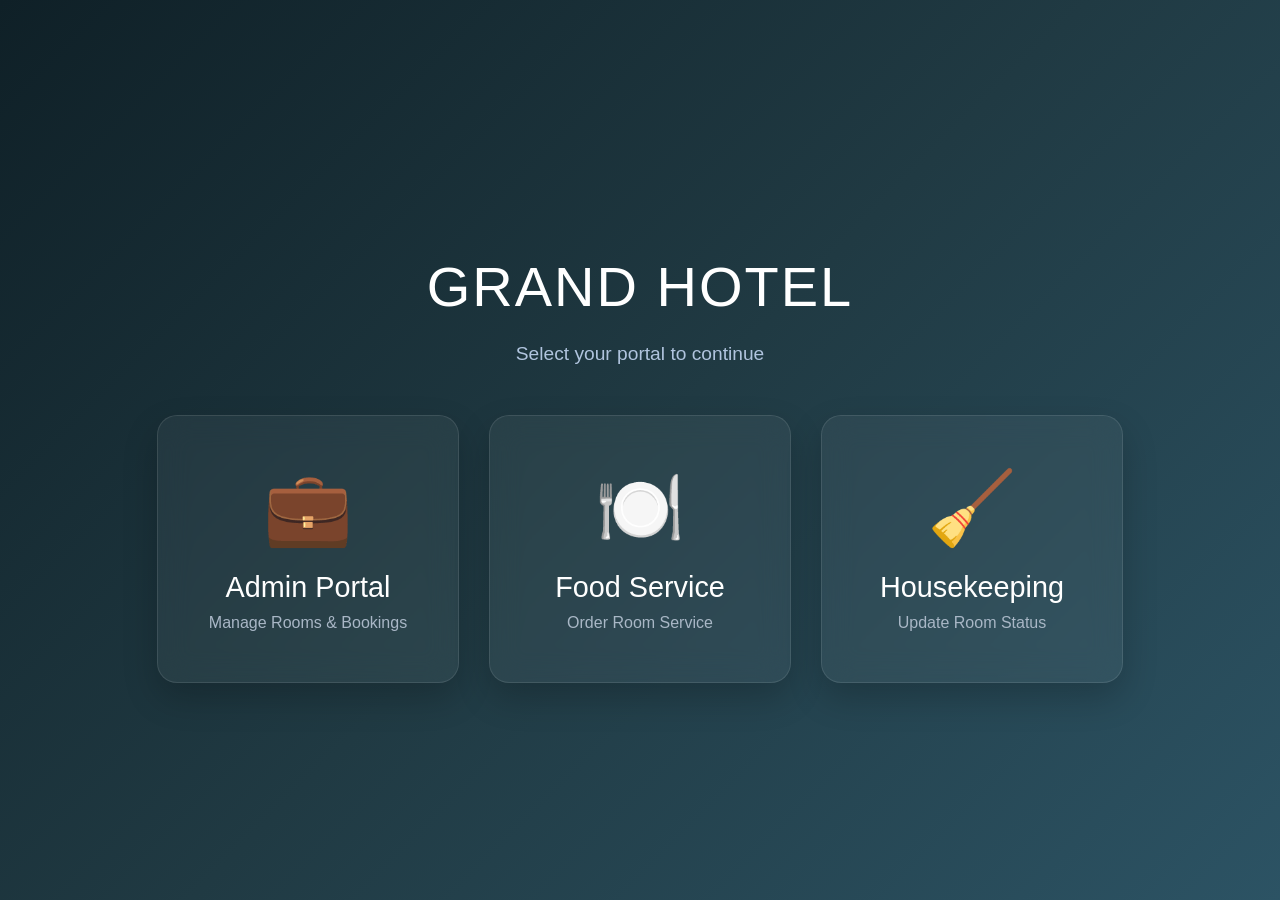
==== frontend/index.html @ f4918a6a "Initial Commit" ====
<!DOCTYPE html>
<html lang="en">
<head>
    <meta charset="UTF-8">
    <title>Grand Hotel Portal</title>
    <style>
        body { 
            margin: 0; 
            padding: 0; 
            font-family: 'Segoe UI', Tahoma, Geneva, Verdana, sans-serif; 
            /* Sleek, luxurious dark slate/teal gradient */
            background: linear-gradient(135deg, #0f2027, #203a43, #2c5364); 
            height: 100vh; 
            display: flex; 
            flex-direction: column; 
            align-items: center; 
            justify-content: center; 
            color: white; 
        }
        h1 { font-size: 3.5em; margin-bottom: 5px; font-weight: 300; letter-spacing: 2px; }
        .subtitle { font-size: 1.2em; margin-bottom: 50px; color: #b0c4de; font-weight: 300; }
        
        /* Adjusted gap and flex-wrap so 3 cards fit beautifully */
        .card-container { display: flex; gap: 30px; flex-wrap: wrap; justify-content: center; max-width: 1000px; }
        
        /* Glassmorphism Card Effect */
        .portal-card { 
            background: rgba(255, 255, 255, 0.05); 
            backdrop-filter: blur(15px); 
            -webkit-backdrop-filter: blur(15px);
            border: 1px solid rgba(255,255,255,0.1); 
            padding: 50px 30px; 
            border-radius: 20px; 
            width: 240px; 
            text-align: center; 
            cursor: pointer; 
            transition: all 0.4s ease; 
            text-decoration: none; 
            color: white; 
            box-shadow: 0 15px 35px rgba(0,0,0,0.2);
        }
        
        .portal-card:hover { 
            transform: translateY(-15px); 
            background: rgba(255, 255, 255, 0.1); 
            border: 1px solid rgba(255,255,255,0.3); 
            box-shadow: 0 20px 40px rgba(0,0,0,0.4); 
        }
        
        .icon { font-size: 4.5em; margin-bottom: 20px; }
        .portal-card h2 { margin: 0 0 10px 0; font-size: 1.8em; font-weight: 500; }
        .portal-card p { margin: 0; font-size: 1em; color: #a9b7c6; }
    </style>
</head>
<body>
    <h1>GRAND HOTEL</h1>
    <p class="subtitle">Select your portal to continue</p>
    
    <div class="card-container">
        <a href="login.html" class="portal-card">
            <div class="icon">💼</div>
            <h2>Admin Portal</h2>
            <p>Manage Rooms & Bookings</p>
        </a>
        <a href="food.html" class="portal-card">
            <div class="icon">🍽️</div>
            <h2>Food Service</h2>
            <p>Order Room Service</p>
        </a>
        <a href="cleaning.html" class="portal-card">
            <div class="icon">🧹</div>
            <h2>Housekeeping</h2>
            <p>Update Room Status</p>
        </a>
    </div>
</body>
</html>
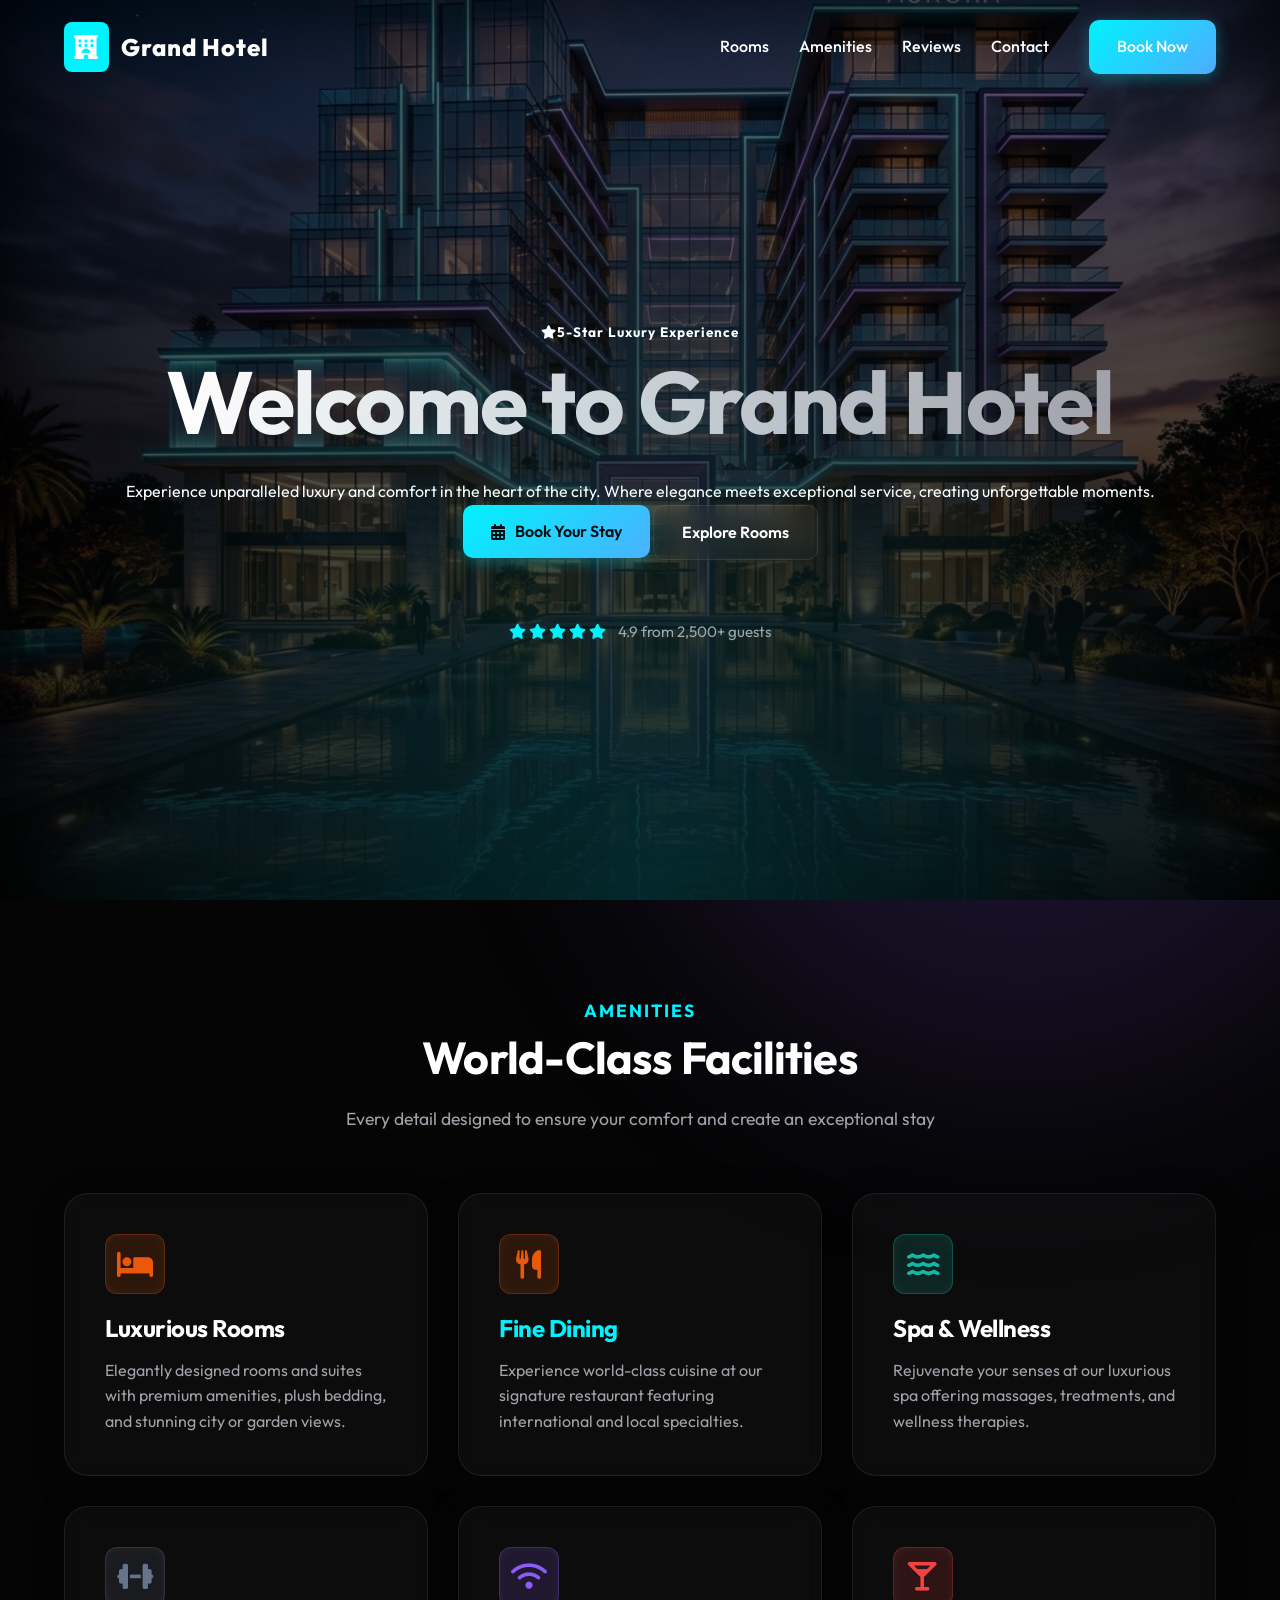
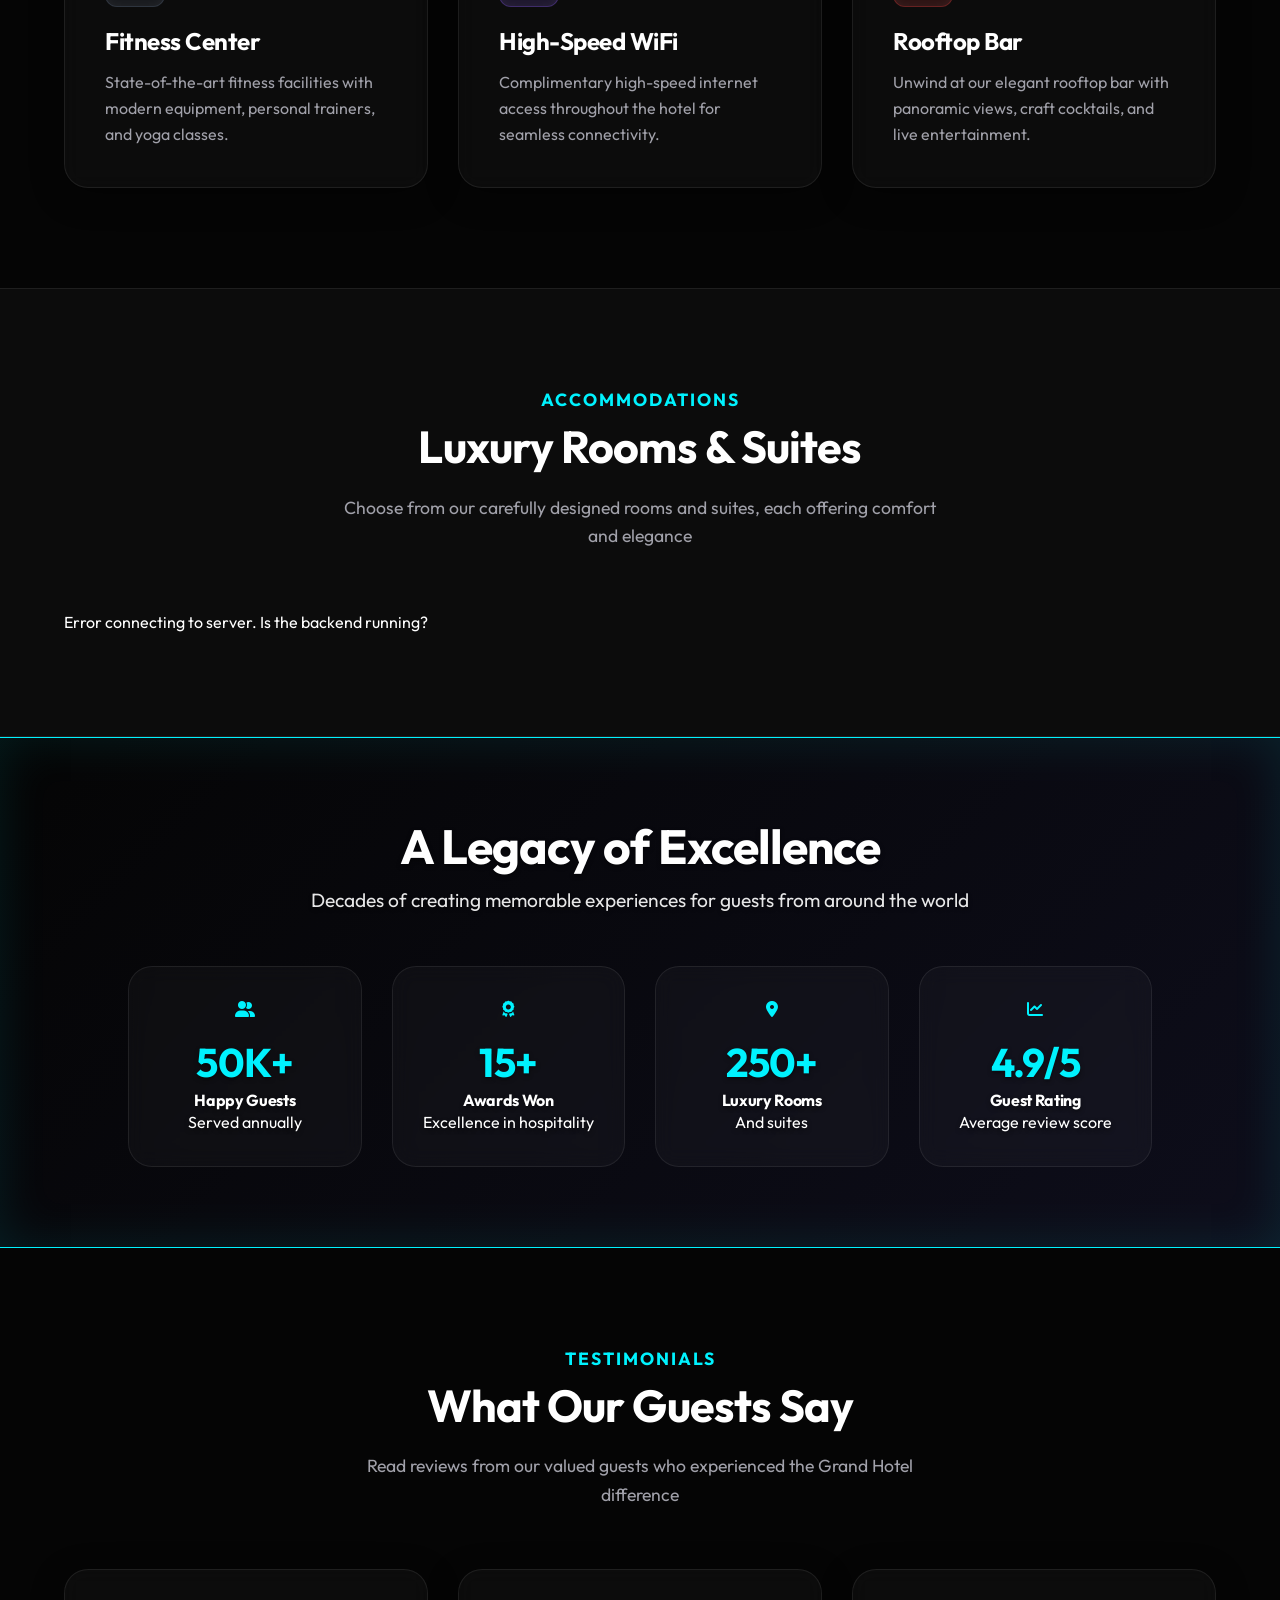
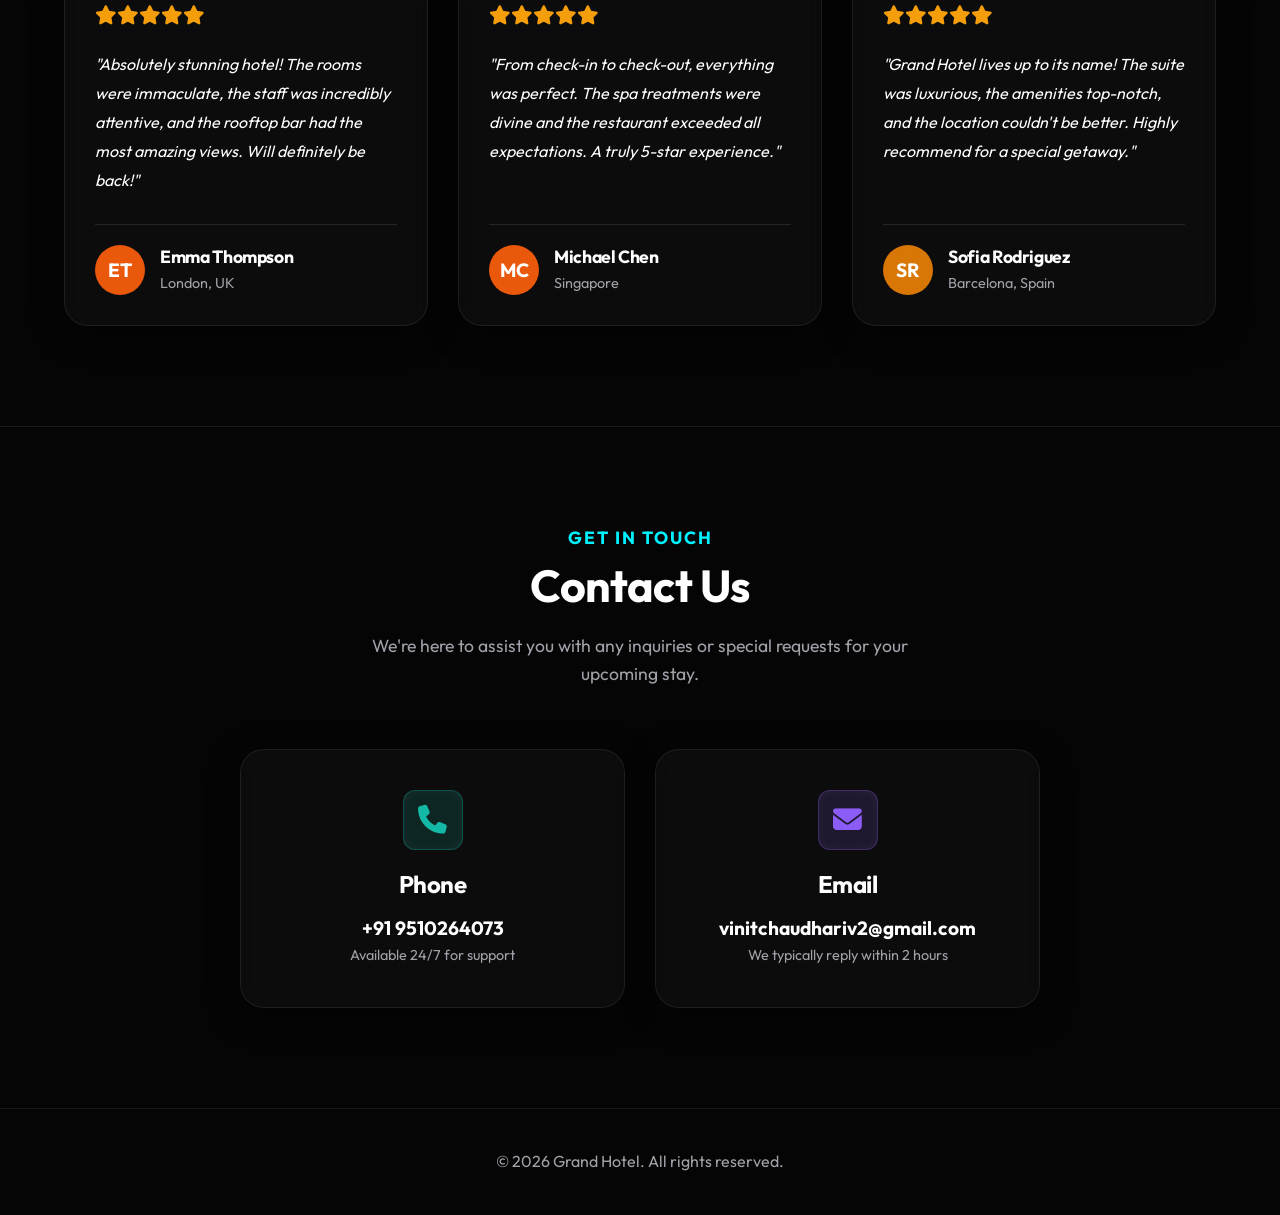
==== commit c88731d0: "Complete hotel management system backend and frontend updates" ====
--- a/frontend/index.html
+++ b/frontend/index.html
@@ -2,76 +2,722 @@
 <html lang="en">
 <head>
     <meta charset="UTF-8">
-    <title>Grand Hotel Portal</title>
+    <meta name="viewport" content="width=device-width, initial-scale=1.0">
+    <title>Grand Hotel - 5-Star Luxury</title>
+    <link rel="stylesheet" href="css/style.css">
+    <link rel="stylesheet" href="https://cdnjs.cloudflare.com/ajax/libs/font-awesome/6.4.0/css/all.min.css">
     <style>
-        body { 
-            margin: 0; 
-            padding: 0; 
-            font-family: 'Segoe UI', Tahoma, Geneva, Verdana, sans-serif; 
-            /* Sleek, luxurious dark slate/teal gradient */
-            background: linear-gradient(135deg, #0f2027, #203a43, #2c5364); 
-            height: 100vh; 
-            display: flex; 
-            flex-direction: column; 
-            align-items: center; 
-            justify-content: center; 
-            color: white; 
-        }
-        h1 { font-size: 3.5em; margin-bottom: 5px; font-weight: 300; letter-spacing: 2px; }
-        .subtitle { font-size: 1.2em; margin-bottom: 50px; color: #b0c4de; font-weight: 300; }
-        
-        /* Adjusted gap and flex-wrap so 3 cards fit beautifully */
-        .card-container { display: flex; gap: 30px; flex-wrap: wrap; justify-content: center; max-width: 1000px; }
-        
-        /* Glassmorphism Card Effect */
-        .portal-card { 
-            background: rgba(255, 255, 255, 0.05); 
-            backdrop-filter: blur(15px); 
-            -webkit-backdrop-filter: blur(15px);
-            border: 1px solid rgba(255,255,255,0.1); 
-            padding: 50px 30px; 
-            border-radius: 20px; 
-            width: 240px; 
-            text-align: center; 
-            cursor: pointer; 
-            transition: all 0.4s ease; 
-            text-decoration: none; 
-            color: white; 
-            box-shadow: 0 15px 35px rgba(0,0,0,0.2);
-        }
-        
-        .portal-card:hover { 
-            transform: translateY(-15px); 
-            background: rgba(255, 255, 255, 0.1); 
-            border: 1px solid rgba(255,255,255,0.3); 
-            box-shadow: 0 20px 40px rgba(0,0,0,0.4); 
-        }
-        
-        .icon { font-size: 4.5em; margin-bottom: 20px; }
-        .portal-card h2 { margin: 0 0 10px 0; font-size: 1.8em; font-weight: 500; }
-        .portal-card p { margin: 0; font-size: 1em; color: #a9b7c6; }
+        /* LANDING PAGE SPECIFIC OVERRIDES */
+        .hero {
+            position: relative;
+            background: linear-gradient(to bottom, rgba(0,0,0,0.5), rgba(5,5,5,0.9)), url('hero.png') center/cover no-repeat !important;
+            padding: 180px 20px 120px;
+            text-align: center;
+            box-shadow: inset 0 0 100px rgba(0,0,0,0.8);
+        }
+        
+        /* Add a glowing glass mesh to the hero to make it stunning */
+        .hero::before {
+            content: '';
+            position: absolute;
+            top: 0; left: 0; right: 0; bottom: 0;
+            background: radial-gradient(circle at 50% 100%, rgba(0, 242, 254, 0.15) 0%, transparent 60%);
+            pointer-events: none;
+        }
+        
+        /* RESTORE LEGACY BANNER */
+        .legacy-banner {
+            background: linear-gradient(135deg, rgba(5,5,5,0.9), rgba(15,15,30,0.9)), url('https://images.unsplash.com/photo-1551882547-ff40c0d5b5df?auto=format&fit=crop&w=1600&q=80') center/cover;
+            background-blend-mode: overlay;
+            padding: 80px 10%;
+            color: #fff;
+            text-align: center;
+            border-top: 1px solid var(--primary);
+            border-bottom: 1px solid var(--primary);
+            box-shadow: inset 0 0 50px rgba(0,242,254,0.1);
+        }
+        .legacy-banner h2, .legacy-banner p, .legacy-banner h3, .legacy-banner h4 { color: #fff; text-shadow: 0 2px 4px rgba(0,0,0,0.5); }
+        .legacy-banner .stat-icon { color: var(--primary); }
+
+        /* MODAL STYLES (Restored for Book Now) */
+        .modal-overlay {
+            position: fixed; top: 0; left: 0; width: 100vw; height: 100vh;
+            background: rgba(0,0,0,0.8); backdrop-filter: blur(10px); -webkit-backdrop-filter: blur(10px);
+            z-index: 9999; display: none; align-items: center; justify-content: center;
+        }
+        .modal-content {
+            background: var(--bg-card); padding: 40px; border-radius: var(--radius-lg); width: 90%; max-width: 500px;
+            position: relative; border: 1px solid var(--border-color); box-shadow: 0 10px 40px rgba(0, 242, 254, 0.15);
+            animation: fadeIn 0.3s;
+        }
+        .close-btn { position: absolute; top: 20px; right: 20px; background: transparent; border: none; font-size: 2rem; color: var(--text-muted); cursor: pointer; transition: color 0.3s; padding: 0 10px; }
+        .close-btn:hover { color: #ef4444; }
+
+        /* FEATURE ICONS RESTORE */
+        .feature-icon { width: 60px; height: 60px; border-radius: 12px; display: flex; align-items: center; justify-content: center; font-size: 1.8rem; margin-bottom: 20px; box-shadow: inset 0 0 10px rgba(255,255,255,0.05); }
+        .icon-orange { background: rgba(234, 88, 12, 0.15); color: #ea580c; border: 1px solid rgba(234, 88, 12, 0.3); }
+        .icon-teal   { background: rgba(20, 184, 166, 0.15); color: #14b8a6; border: 1px solid rgba(20, 184, 166, 0.3); }
+        .icon-gray   { background: rgba(100, 116, 139, 0.15); color: #64748b; border: 1px solid rgba(100, 116, 139, 0.3); }
+        .icon-purple { background: rgba(139, 92, 246, 0.15); color: #8b5cf6; border: 1px solid rgba(139, 92, 246, 0.3); }
+        .icon-red    { background: rgba(239, 68, 68, 0.15); color: #ef4444; border: 1px solid rgba(239, 68, 68, 0.3); }
+        
+        /* PAYMENT TABS */
+        .payment-tab { flex: 1; text-align: center; padding: 12px; cursor: pointer; color: var(--text-muted); font-weight: bold; transition: 0.3s; }
+        .payment-tab.active { color: var(--primary); border-bottom: 2px solid var(--primary); margin-bottom: -2px; }
+        .payment-tab:hover { color: #fff; }
+        
+        /* ADJUSTING CARDS TO GLASSMORPHISM */
+        .feature-card, .room-card, .testimonial-card, .stat-card {
+            background: rgba(255, 255, 255, 0.03); backdrop-filter: blur(10px); -webkit-backdrop-filter: blur(10px); border: 1px solid var(--border-color);
+            transition: all 0.3s;
+        }
+        .feature-card { padding: 40px; border-radius: var(--radius-lg); }
+        .feature-card h3 { font-size: 1.5rem; margin-bottom: 15px; }
+        .feature-card p { color: var(--text-muted); line-height: 1.6; }
+        
+        .stat-card { padding: 30px; text-align: center; border-radius: var(--radius-lg); }
+        .stat-card h3 { font-size: 2.5rem; color: var(--primary); margin: 15px 0 5px; }
+        
+        .feature-card:hover, .room-card:hover, .testimonial-card:hover {
+            border-color: var(--primary); box-shadow: 0 10px 30px rgba(0,242,254,0.1); transform: translateY(-5px);
+        }
+        
+        /* SPACING & LAYOUT RESTORE */
+        .section { padding: 100px 5%; }
+        .section-header { text-align: center; margin-bottom: 60px; }
+        .section-header h4 { color: var(--primary); font-size: 1.1rem; text-transform: uppercase; letter-spacing: 2px; margin-bottom: 10px; }
+        .section-header h2 { font-size: 2.8rem; margin-bottom: 20px; }
+        .section-header p { color: var(--text-muted); font-size: 1.1rem; max-width: 600px; margin: 0 auto; }
+        
+        /* TESTIMONIAL FIXES */
+        .testimonial-card { padding: 30px; border-radius: var(--radius-lg); display: flex; flex-direction: column; height: 100%; }
+        .testimonial-stars { color: #f59e0b; margin-bottom: 20px; font-size: 1.2rem; }
+        .testimonial-text { font-style: italic; color: var(--text-main); line-height: 1.8; margin-bottom: 30px; flex-grow: 1; }
+        .testimonial-author { display: flex; align-items: center; gap: 15px; border-top: 1px solid rgba(255,255,255,0.1); padding-top: 20px; }
+        .author-avatar { width: 50px; height: 50px; border-radius: 50%; display: flex; align-items: center; justify-content: center; font-weight: bold; font-size: 1.2rem; color: #fff; }
+        .author-info h4 { margin: 0 0 5px 0; font-size: 1.1rem; }
+        .author-info p { margin: 0; color: var(--text-muted); font-size: 0.9rem; }
+        
+        /* ROOM CARD FIXES */
+        .room-img { width: 100%; height: 250px; border-radius: var(--radius-lg) var(--radius-lg) 0 0; position: relative; overflow: hidden; }
+        .room-img img { width: 100%; height: 100%; object-fit: cover; transition: 0.5s; }
+        .room-card:hover .room-img img { transform: scale(1.05); }
+        .room-price-badge { position: absolute; bottom: 15px; right: 15px; background: rgba(0, 0, 0, 0.8); backdrop-filter: blur(5px); color: var(--primary); padding: 8px 15px; border-radius: 20px; font-weight: bold; border: 1px solid var(--border-color); }
+        .room-details { padding: 25px; display: flex; flex-direction: column; height: calc(100% - 250px); }
+        .room-amenities { list-style: none; padding: 0; margin: 15px 0 25px 0; color: var(--text-muted); font-size: 0.9rem; }
+        .room-amenities li { margin-bottom: 8px; display: flex; align-items: center; gap: 8px; }
+        .room-amenities li i { color: var(--primary); font-size: 0.5rem; }
     </style>
 </head>
 <body>
-    <h1>GRAND HOTEL</h1>
-    <p class="subtitle">Select your portal to continue</p>
-    
-    <div class="card-container">
-        <a href="login.html" class="portal-card">
-            <div class="icon">💼</div>
-            <h2>Admin Portal</h2>
-            <p>Manage Rooms & Bookings</p>
+
+    <!-- NAVBAR -->
+    <nav class="navbar">
+        <a href="#" class="logo">
+            <div style="background:var(--primary); color:#fff; border-radius:8px; padding:6px 10px;">
+                <i class="fa-solid fa-hotel"></i>
+            </div>
+            Grand Hotel
         </a>
-        <a href="food.html" class="portal-card">
-            <div class="icon">🍽️</div>
-            <h2>Food Service</h2>
-            <p>Order Room Service</p>
-        </a>
-        <a href="cleaning.html" class="portal-card">
-            <div class="icon">🧹</div>
-            <h2>Housekeeping</h2>
-            <p>Update Room Status</p>
-        </a>
+        <div class="nav-links">
+            <a href="#suites">Rooms</a>
+            <a href="#amenities">Amenities</a>
+            <a href="#reviews">Reviews</a>
+            <a href="#">Contact</a>
+            <a href="login.html" class="btn btn-primary" style="margin-left:10px;">Book Now</a>
+        </div>
+    </nav>
+
+    <!-- HERO SECTION -->
+    <header class="hero">
+        <div class="badge">
+            <i class="fa-solid fa-star"></i> 5-Star Luxury Experience
+        </div>
+        
+        <h1>Welcome to <span class="text-primary">Grand Hotel</span></h1>
+        <p>Experience unparalleled luxury and comfort in the heart of the city. Where elegance meets exceptional service, creating unforgettable moments.</p>
+
+        <div class="hero-buttons">
+            <a href="#suites" class="btn btn-primary"><i class="fa-solid fa-calendar-alt"></i> Book Your Stay</a>
+            <a href="#suites" class="btn btn-outline">Explore Rooms</a>
+        </div>
+        
+        <div style="margin-top: 60px; color: var(--text-muted); font-size: 0.95rem; display: flex; align-items: center; gap: 12px;">
+            <div style="color: var(--primary);">
+                <i class="fa-solid fa-star"></i>
+                <i class="fa-solid fa-star"></i>
+                <i class="fa-solid fa-star"></i>
+                <i class="fa-solid fa-star"></i>
+                <i class="fa-solid fa-star"></i>
+            </div>
+            4.9 from 2,500+ guests
+        </div>
+    </header>
+
+    <!-- AMENITIES SECTION -->
+    <section id="amenities" class="section">
+        <div class="section-header">
+            <h4>Amenities</h4>
+            <h2>World-Class Facilities</h2>
+            <p>Every detail designed to ensure your comfort and create an exceptional stay</p>
+        </div>
+        
+        <div class="grid-3">
+            <div class="feature-card">
+                <div class="feature-icon icon-orange"><i class="fa-solid fa-bed"></i></div>
+                <h3>Luxurious Rooms</h3>
+                <p>Elegantly designed rooms and suites with premium amenities, plush bedding, and stunning city or garden views.</p>
+            </div>
+            <div class="feature-card active">
+                <div class="feature-icon icon-orange"><i class="fa-solid fa-utensils"></i></div>
+                <h3 class="text-primary">Fine Dining</h3>
+                <p>Experience world-class cuisine at our signature restaurant featuring international and local specialties.</p>
+            </div>
+            <div class="feature-card">
+                <div class="feature-icon icon-teal"><i class="fa-solid fa-water"></i></div>
+                <h3>Spa & Wellness</h3>
+                <p>Rejuvenate your senses at our luxurious spa offering massages, treatments, and wellness therapies.</p>
+            </div>
+            <div class="feature-card">
+                <div class="feature-icon icon-gray"><i class="fa-solid fa-dumbbell"></i></div>
+                <h3>Fitness Center</h3>
+                <p>State-of-the-art fitness facilities with modern equipment, personal trainers, and yoga classes.</p>
+            </div>
+            <div class="feature-card">
+                <div class="feature-icon icon-purple"><i class="fa-solid fa-wifi"></i></div>
+                <h3>High-Speed WiFi</h3>
+                <p>Complimentary high-speed internet access throughout the hotel for seamless connectivity.</p>
+            </div>
+            <div class="feature-card">
+                <div class="feature-icon icon-red"><i class="fa-solid fa-glass-martini-alt"></i></div>
+                <h3>Rooftop Bar</h3>
+                <p>Unwind at our elegant rooftop bar with panoramic views, craft cocktails, and live entertainment.</p>
+            </div>
+        </div>
+    </section>
+
+    <!-- SUITES SECTION -->
+    <section id="suites" class="section" style="background:var(--bg-card); border-top:1px solid var(--border-color); border-bottom:1px solid var(--border-color);">
+        <div class="section-header">
+            <h4>Accommodations</h4>
+            <h2>Luxury Rooms & Suites</h2>
+            <p>Choose from our carefully designed rooms and suites, each offering comfort and elegance</p>
+        </div>
+        
+        <div id="roomContainer" class="grid-3">
+            <p class="text-center" style="grid-column: span 3; color: var(--text-muted); padding: 50px;">
+                <i class="fa-solid fa-circle-notch fa-spin"></i> Fetching Live Availability...
+            </p>
+        </div>
+    </section>
+
+    <!-- LEGACY BANNER -->
+    <section class="legacy-banner">
+        <h2 style="font-size:3rem; margin-bottom:10px;">A Legacy of Excellence</h2>
+        <p style="font-size:1.2rem; margin-bottom:50px; opacity:0.9;">Decades of creating memorable experiences for guests from around the world</p>
+        
+        <div class="grid-4" style="text-align:left;">
+            <div class="stat-card">
+                <div class="stat-icon"><i class="fa-solid fa-user-friends"></i></div>
+                <h3>50K+</h3>
+                <h4>Happy Guests</h4>
+                <p>Served annually</p>
+            </div>
+            <div class="stat-card">
+                <div class="stat-icon"><i class="fa-solid fa-award"></i></div>
+                <h3>15+</h3>
+                <h4>Awards Won</h4>
+                <p>Excellence in hospitality</p>
+            </div>
+            <div class="stat-card">
+                <div class="stat-icon"><i class="fa-solid fa-map-marker-alt"></i></div>
+                <h3>250+</h3>
+                <h4>Luxury Rooms</h4>
+                <p>And suites</p>
+            </div>
+            <div class="stat-card">
+                <div class="stat-icon"><i class="fa-solid fa-chart-line"></i></div>
+                <h3>4.9/5</h3>
+                <h4>Guest Rating</h4>
+                <p>Average review score</p>
+            </div>
+        </div>
+    </section>
+
+    <!-- REVIEWS SECTION -->
+    <section id="reviews" class="section">
+        <div class="section-header">
+            <h4>Testimonials</h4>
+            <h2>What Our Guests Say</h2>
+            <p>Read reviews from our valued guests who experienced the Grand Hotel difference</p>
+        </div>
+        
+        <div class="grid-3">
+            <div class="testimonial-card">
+                <div class="testimonial-stars">
+                    <i class="fa-solid fa-star"></i><i class="fa-solid fa-star"></i><i class="fa-solid fa-star"></i><i class="fa-solid fa-star"></i><i class="fa-solid fa-star"></i>
+                </div>
+                <p class="testimonial-text">"Absolutely stunning hotel! The rooms were immaculate, the staff was incredibly attentive, and the rooftop bar had the most amazing views. Will definitely be back!"</p>
+                <div class="testimonial-author">
+                    <div class="author-avatar" style="background:#ea580c;">ET</div>
+                    <div class="author-info">
+                        <h4>Emma Thompson</h4>
+                        <p>London, UK</p>
+                    </div>
+                </div>
+            </div>
+            <div class="testimonial-card">
+                <div class="testimonial-stars">
+                    <i class="fa-solid fa-star"></i><i class="fa-solid fa-star"></i><i class="fa-solid fa-star"></i><i class="fa-solid fa-star"></i><i class="fa-solid fa-star"></i>
+                </div>
+                <p class="testimonial-text">"From check-in to check-out, everything was perfect. The spa treatments were divine and the restaurant exceeded all expectations. A truly 5-star experience."</p>
+                <div class="testimonial-author">
+                    <div class="author-avatar" style="background:#ea580c;">MC</div>
+                    <div class="author-info">
+                        <h4>Michael Chen</h4>
+                        <p>Singapore</p>
+                    </div>
+                </div>
+            </div>
+            <div class="testimonial-card">
+                <div class="testimonial-stars">
+                    <i class="fa-solid fa-star"></i><i class="fa-solid fa-star"></i><i class="fa-solid fa-star"></i><i class="fa-solid fa-star"></i><i class="fa-solid fa-star"></i>
+                </div>
+                <p class="testimonial-text">"Grand Hotel lives up to its name! The suite was luxurious, the amenities top-notch, and the location couldn't be better. Highly recommend for a special getaway."</p>
+                <div class="testimonial-author">
+                    <div class="author-avatar" style="background:#d97706;">SR</div>
+                    <div class="author-info">
+                        <h4>Sofia Rodriguez</h4>
+                        <p>Barcelona, Spain</p>
+                    </div>
+                </div>
+            </div>
+        </div>
+    </section>
+
+    <!-- CONTACT & FOOTER SECTION -->
+    <section id="contact" class="section" style="background:var(--bg-dark); border-top:1px solid var(--border-color);">
+        <div class="section-header">
+            <h4>Get In Touch</h4>
+            <h2>Contact Us</h2>
+            <p>We're here to assist you with any inquiries or special requests for your upcoming stay.</p>
+        </div>
+        
+        <div style="max-width: 800px; margin: 0 auto; display: flex; flex-wrap: wrap; gap: 30px; justify-content: center;">
+            <div class="feature-card" style="flex: 1; min-width: 300px; text-align: center;">
+                <div class="feature-icon icon-teal" style="margin: 0 auto 20px;"><i class="fa-solid fa-phone"></i></div>
+                <h3>Phone</h3>
+                <p style="font-size: 1.2rem; color: var(--text-main); font-weight: bold; margin-top: 10px;">+91 9510264073</p>
+                <p style="color: var(--text-muted); font-size: 0.9rem;">Available 24/7 for support</p>
+            </div>
+            
+            <div class="feature-card" style="flex: 1; min-width: 300px; text-align: center;">
+                <div class="feature-icon icon-purple" style="margin: 0 auto 20px;"><i class="fa-solid fa-envelope"></i></div>
+                <h3>Email</h3>
+                <p style="font-size: 1.2rem; color: var(--text-main); font-weight: bold; margin-top: 10px;">vinitchaudhariv2@gmail.com</p>
+                <p style="color: var(--text-muted); font-size: 0.9rem;">We typically reply within 2 hours</p>
+            </div>
+        </div>
+    </section>
+
+    <!-- FOOTER -->
+    <footer style="text-align: center; padding: 40px 20px; border-top: 1px solid var(--border-color); color: var(--text-muted);">
+        <p>&copy; 2026 Grand Hotel. All rights reserved.</p>
+    </footer>
+
+    <!-- BOOKING MODAL -->
+    <div id="bookingModal" class="modal-overlay">
+        <div class="modal-content">
+            <button class="close-btn" onclick="closeModal()">&times;</button>
+            <h3 id="modalTitle" style="color:var(--primary); font-size:1.8rem; margin-bottom:10px;">Reserve</h3>
+            <p id="modalPriceLabel" style="font-size:1.2rem; font-weight:700; margin-bottom:24px; color:var(--text-main);"></p>
+            
+            <div style="display: flex; gap: 15px; margin-bottom: 15px;">
+                <div class="form-group" style="flex: 1;">
+                    <label>Check-in</label>
+                    <input type="date" id="checkInDate" class="form-control" onchange="handleCheckInChange()" style="color-scheme: dark;">
+                </div>
+                <div class="form-group" style="flex: 1;">
+                    <label>Check-out</label>
+                    <input type="date" id="checkOutDate" class="form-control" onchange="calculateTotal()" style="color-scheme: dark;">
+                </div>
+            </div>
+
+            <div class="form-group">
+                <label>Full Name</label>
+                <input type="text" id="guestName" class="form-control" placeholder="John Doe">
+            </div>
+            <div class="form-group">
+                <label>Phone Number</label>
+                <input type="text" id="guestPhone" class="form-control" placeholder="9876543210" maxlength="10" oninput="this.value = this.value.replace(/\D/g, '').slice(0, 10)">
+            </div>
+            <button class="btn btn-primary" style="width:100%; justify-content:center; margin-top:10px;" onclick="confirmBooking()">Continue to Payment</button>
+        </div>
     </div>
+
+    <!-- PAYMENT MODAL -->
+    <div id="paymentModal" class="modal-overlay">
+        <div class="modal-content" style="max-width: 450px;">
+            <button class="close-btn" onclick="closePaymentModal()">&times;</button>
+            <h3 style="color:var(--primary); font-size:1.8rem; margin-bottom:10px;"><i class="fa-solid fa-credit-card"></i> Checkout</h3>
+            <p id="paymentAmountLabel" style="font-size:1.2rem; font-weight:700; margin-bottom:24px; color:var(--text-main);"></p>
+            
+            <div style="display: flex; border-bottom: 2px solid rgba(255,255,255,0.1); margin-bottom: 25px;">
+                <div id="tabCard" class="payment-tab active" onclick="switchPaymentTab('card')"><i class="fa-solid fa-credit-card"></i> Card</div>
+                <div id="tabUpi" class="payment-tab" onclick="switchPaymentTab('upi')"><i class="fa-brands fa-google-pay"></i> UPI</div>
+            </div>
+
+            <div id="cardPaymentView">
+                <div class="form-group">
+                    <label>Cardholder Name</label>
+                    <input type="text" id="cardName" class="form-control" placeholder="John Doe">
+                </div>
+                <div class="form-group">
+                    <label>Card Number</label>
+                    <input type="text" id="cardNumber" class="form-control" placeholder="xxxx xxxx xxxx xxxx" maxlength="19">
+                </div>
+                <div style="display: flex; gap: 15px;">
+                    <div class="form-group" style="flex: 2;">
+                        <label>Expiry Date</label>
+                        <div style="display: flex; gap: 10px;">
+                            <select id="cardMonth" class="form-control" style="padding: 10px; flex:1;">
+                                <option value="" disabled selected>MM</option>
+                                <option value="01">01</option><option value="02">02</option><option value="03">03</option><option value="04">04</option><option value="05">05</option><option value="06">06</option>
+                                <option value="07">07</option><option value="08">08</option><option value="09">09</option><option value="10">10</option><option value="11">11</option><option value="12">12</option>
+                            </select>
+                            <select id="cardYear" class="form-control" style="padding: 10px; flex:1;">
+                                <option value="" disabled selected>YYYY</option>
+                                <!-- Dynamically populated by JS -->
+                            </select>
+                        </div>
+                    </div>
+                    <div class="form-group" style="flex: 1;">
+                        <label>CVV</label>
+                        <input type="text" id="cardCvv" class="form-control" placeholder="123" maxlength="3" oninput="this.value = this.value.replace(/\\D/g, '')">
+                    </div>
+                </div>
+            </div>
+
+            <div id="upiPaymentView" style="display: none; text-align: center;">
+                <p style="color:var(--text-muted); margin-bottom: 15px;">Scan to pay via Paytm, PhonePe, or GPay</p>
+                <div style="background: white; padding: 15px; border-radius: 12px; display: inline-block; margin-bottom: 15px;">
+                    <img src="https://api.qrserver.com/v1/create-qr-code/?size=250x250&data=upi://pay?pa=vinitchaudhariv2-1@okhdfcbank%26pn=vinit%20chaudhari" alt="UPI QR Code" style="width: 200px; height: 200px;">
+                </div>
+                <p style="font-weight: bold; color: var(--primary);">UPI ID: vinitchaudhariv2-1@okhdfcbank</p>
+            </div>
+
+            <button id="btnProceedPayment" class="btn btn-primary" style="width:100%; justify-content:center; margin-top:20px; font-size: 1.1em; padding: 15px;" onclick="processPayment()">
+                <i class="fa-solid fa-lock" style="margin-right: 8px;"></i> Proceed to Pay
+            </button>
+        </div>
+    </div>
+
+    <!-- MAIN SCRIPT -->
+    <script>
+        let currentRoom = null;
+        let globalRoomsData = [];
+
+        document.addEventListener("DOMContentLoaded", () => {
+            fetchRooms();
+            // Dynamically populate card years (Current Year + 15 years)
+            let yearSelect = document.getElementById('cardYear');
+            if(yearSelect) {
+                let currentYear = new Date().getFullYear();
+                for(let i = 0; i < 15; i++) {
+                    let opt = document.createElement('option');
+                    opt.value = currentYear + i;
+                    opt.innerHTML = currentYear + i;
+                    yearSelect.appendChild(opt);
+                }
+            }
+        });
+
+        const formatDate = (date) => {
+            let d = date.getDate().toString().padStart(2, '0');
+            let m = (date.getMonth() + 1).toString().padStart(2, '0');
+            let y = date.getFullYear();
+            return `${y}-${m}-${d}`;
+        };
+
+        function fetchRooms() {
+            fetch("http://127.0.0.1:5000/rooms")
+            .then(res => res.json())
+            .then(data => {
+                globalRoomsData = data;
+                
+                // Group by room type for the UI
+                let types = {};
+                data.forEach(r => {
+                    if(!types[r.type]) {
+                        types[r.type] = {
+                            metadata: r, 
+                            available_count: 0,
+                            first_available_id: null
+                        };
+                    }
+                    if(r.status === 'AVAILABLE') {
+                        types[r.type].available_count++;
+                        if(!types[r.type].first_available_id) {
+                            types[r.type].first_available_id = r.id; // Save this ID to actually book it later
+                        }
+                    }
+                });
+                
+                // Render the categories
+                renderRooms(Object.values(types));
+            }).catch(e => {
+                document.getElementById('roomContainer').innerHTML = "<p class='text-red text-center w-100'>Error connecting to server. Is the backend running?</p>";
+            });
+        }
+
+        function renderRooms(roomTypes) {
+            let html = "";
+            roomTypes.forEach(cat => {
+                let r = cat.metadata;
+                let available = cat.available_count;
+                let badge = `<div class="room-price-badge">₹${r.current_price}/night</div>`;
+                
+                let details = r.type.includes("Suite") 
+                    ? `<ul class="room-amenities"><li><i>●</i> Separate Living Area</li><li><i>●</i> Jacuzzi & Premium Views</li><li><i>●</i> ${r.area || '55'} sqm</li><li><i>●</i> Premium Amenities</li></ul>`
+                    : `<ul class="room-amenities"><li><i>●</i> King Size Bed</li><li><i>●</i> City View</li><li><i>●</i> ${r.area || '32'} sqm</li><li><i>●</i> Free WiFi</li></ul>`;
+
+                let btnHtml = '';
+                if(available > 0) {
+                    btnHtml = `<button class="btn btn-primary" style="width:100%; border-radius: 8px;" onclick="openModal(${cat.first_available_id})">Book Now</button>
+                               <p style="text-align:center; margin-top:12px; font-size:0.9em; font-weight:600; color:var(--text-main);"><i class="fa-solid fa-door-open text-primary"></i> ${available} rooms left!</p>`;
+                } else {
+                    btnHtml = `<button class="btn btn-outline text-muted" style="width:100%; cursor:not-allowed; border-radius: 8px;" disabled>Sold Out</button>
+                               <p style="text-align:center; margin-top:12px; font-size:0.9em; color:#ef4444;"><i class="fa-solid fa-hourglass-empty"></i> No availability today</p>`;
+                }
+
+                html += `
+                    <div class="room-card" style="display:flex; flex-direction:column;">
+                        <div class="room-img">
+                            <img src="${r.image}" alt="${r.type}">
+                            ${badge}
+                        </div>
+                        <div class="room-details" style="flex:1; display:flex; flex-direction:column;">
+                            <h3>${r.type}</h3>
+                            <p>${r.amenities ? r.amenities.substring(0, 80) + '...' : 'Elegant and comfortable room with modern amenities.'}</p>
+                            ${details}
+                            <div style="margin-top:auto;">
+                                ${btnHtml}
+                            </div>
+                        </div>
+                    </div>
+                `;
+            });
+            document.getElementById('roomContainer').innerHTML = html;
+        }
+
+        let calculatedNights = 1;
+
+        function handleCheckInChange() {
+            let inInput = document.getElementById('checkInDate');
+            let outInput = document.getElementById('checkOutDate');
+            
+            let inDate = new Date(inInput.value);
+            if (!isNaN(inDate)) {
+                let nextDate = new Date(inDate);
+                nextDate.setDate(nextDate.getDate() + 1);
+                
+                let nextDateStr = formatDate(nextDate);
+                outInput.value = nextDateStr;
+                outInput.min = nextDateStr;
+            }
+            calculateTotal();
+        }
+        
+        function calculateTotal() {
+            if(!currentRoom) return;
+            
+            let inDate = new Date(document.getElementById('checkInDate').value);
+            let outDate = new Date(document.getElementById('checkOutDate').value);
+            
+            calculatedNights = 1; // Default
+            
+            if(!isNaN(inDate) && !isNaN(outDate)) {
+                let diffTime = outDate - inDate;
+                let diffDays = Math.ceil(diffTime / (1000 * 60 * 60 * 24));
+                if(diffDays > 0) calculatedNights = diffDays;
+            }
+            
+            let total = calculatedNights * currentRoom.current_price;
+            document.getElementById('modalPriceLabel').innerText = `₹${total} (${calculatedNights} night${calculatedNights > 1 ? 's' : ''} @ ₹${currentRoom.current_price}/night)`;
+        }
+
+        function openModal(roomId) {
+            let roomObj = globalRoomsData.find(x => x.id === roomId);
+            if(!roomObj) return;
+            currentRoom = roomObj;
+            document.getElementById('modalTitle').innerText = roomObj.type;
+            
+            let today = new Date();
+            let tmrw = new Date(); tmrw.setDate(today.getDate() + 1);
+            let todayStr = formatDate(today);
+            let tmrwStr = formatDate(tmrw);
+            
+            let inInput = document.getElementById('checkInDate');
+            let outInput = document.getElementById('checkOutDate');
+            
+            inInput.value = todayStr;
+            inInput.min = todayStr;
+            outInput.value = tmrwStr;
+            outInput.min = tmrwStr;
+            
+            calculateTotal(); // Will set modalPriceLabel and calculatedNights
+            
+            document.getElementById('bookingModal').style.display = 'flex';
+        }
+
+        function closeModal() {
+            document.getElementById('bookingModal').style.display = 'none';
+        }
+
+        function confirmBooking() {
+            let guestName = document.getElementById('guestName').value;
+            let guestPhone = document.getElementById('guestPhone').value;
+            let checkIn = document.getElementById('checkInDate').value;
+            let checkOut = document.getElementById('checkOutDate').value;
+
+            if(!guestName || !guestPhone) {
+                alert("Please enter your name and phone number."); return;
+            }
+
+            if(guestPhone.length !== 10) {
+                alert("Please enter a valid 10-digit phone number."); return;
+            }
+            
+            let inDate = new Date(checkIn);
+            let outDate = new Date(checkOut);
+            
+            if(isNaN(inDate) || isNaN(outDate) || outDate <= inDate) {
+                alert("Please select valid check-in and check-out dates."); return;
+            }
+            
+            let todayCheck = new Date();
+            todayCheck.setHours(0,0,0,0);
+            if(inDate < todayCheck) {
+                alert("Cannot book for dates in the past."); return;
+            }
+
+            let total_amount = calculatedNights * currentRoom.current_price;
+
+            let payload = {
+                name: guestName,
+                phone: guestPhone,
+                room_id: currentRoom.id,
+                check_in: checkIn,
+                check_out: checkOut,
+                total_amount: total_amount
+            };
+
+            closeModal();
+            openPaymentModal('booking', `₹${total_amount}`, payload);
+        }
+
+        // --- PAYMENT GATEWAY LOGIC ---
+        let activePaymentMode = 'card';
+        let currentPaymentPayload = null;
+        let paymentFlowContext = '';
+
+        document.getElementById('cardNumber')?.addEventListener('input', function (e) {
+            e.target.value = e.target.value.replace(/[^\d]/g, '').replace(/(.{4})/g, '$1 ').trim();
+        });
+
+        function openPaymentModal(context, amountLabel, payload) {
+            paymentFlowContext = context;
+            currentPaymentPayload = payload;
+            document.getElementById('paymentAmountLabel').innerText = `Total: ${amountLabel}`;
+            document.getElementById('paymentModal').style.display = 'flex';
+        }
+
+        function closePaymentModal() {
+            document.getElementById('paymentModal').style.display = 'none';
+        }
+
+        function switchPaymentTab(tab) {
+            activePaymentMode = tab;
+            document.querySelectorAll('.payment-tab').forEach(el => el.classList.remove('active'));
+            document.getElementById('tab' + tab.charAt(0).toUpperCase() + tab.slice(1)).classList.add('active');
+            
+            if(tab === 'card') {
+                document.getElementById('cardPaymentView').style.display = 'block';
+                document.getElementById('upiPaymentView').style.display = 'none';
+            } else {
+                document.getElementById('cardPaymentView').style.display = 'none';
+                document.getElementById('upiPaymentView').style.display = 'block';
+            }
+        }
+
+        function processPayment() {
+            if(activePaymentMode === 'card') {
+                let name = document.getElementById('cardName').value;
+                let num = document.getElementById('cardNumber').value.replace(/\s+/g, '');
+                let cvv = document.getElementById('cardCvv').value;
+                let monthVal = document.getElementById('cardMonth').value;
+                let yearVal = document.getElementById('cardYear').value;
+                
+                if(!name || num.length !== 16 || !/^\d{3}$/.test(cvv)) {
+                    alert("Please correctly fill all Card payment details. Ensure CVV is exactly 3 digits.");
+                    return;
+                }
+
+                if(!monthVal || !yearVal) {
+                    alert("Please select the card's expiry month and year.");
+                    return;
+                }
+
+                let month = parseInt(monthVal);
+                let year = parseInt(yearVal);
+                let currentDate = new Date();
+                let currentMonth = currentDate.getMonth() + 1;
+                let currentYear = currentDate.getFullYear();
+
+                if (year < currentYear || (year === currentYear && month < currentMonth)) {
+                    alert("Your card has expired. Please use a valid card or update the expiry date.");
+                    return;
+                }
+            }
+
+            let btn = document.getElementById('btnProceedPayment');
+            let ogText = btn.innerHTML;
+            btn.innerHTML = '<i class="fa-solid fa-circle-notch fa-spin"></i> Processing...';
+            btn.disabled = true;
+
+            setTimeout(() => {
+                btn.innerHTML = ogText;
+                btn.disabled = false;
+                if(paymentFlowContext === 'booking') { executeBookingApi(); }
+            }, 1500);
+        }
+
+        function executeBookingApi() {
+            fetch("http://127.0.0.1:5000/book", {
+                method: "POST",
+                headers: {"Content-Type": "application/json"},
+                body: JSON.stringify(currentPaymentPayload)
+            }).then(async res => {
+                let data = await res.json();
+                if(!res.ok || data.error) {
+                    throw new Error(data.error || "Failed to book room.");
+                }
+                return data;
+            }).then(data => {
+                let msg = "✅ Payment Successful & Booking Confirmed!\n\nWe look forward to hosting you at the Grand Hotel.";
+                // We'll show the login info if it's securely returned
+                if(data.username) {
+                    msg += "\n\nYour Portal Login:\nUsername: " + data.username + "\nPassword: " + data.password;
+                }
+                alert(msg);
+                closePaymentModal();
+                fetchRooms();
+                window.location.href = "login.html";
+            }).catch(e => {
+                alert("Error booking room: " + e.message);
+                closePaymentModal();
+            });
+        }
+    </script>
 </body>
 </html>
--- a/frontend/css/style.css
+++ b/frontend/css/style.css
@@ -0,0 +1,276 @@
+@import url('https://fonts.googleapis.com/css2?family=Outfit:wght@300;400;500;600;700;800&family=Inter:wght@400;500&display=swap');
+
+:root {
+    --bg-dark: #050505;
+    --bg-card: rgba(255, 255, 255, 0.03);
+    --bg-card-hover: rgba(255, 255, 255, 0.06);
+    --primary: #00f2fe;
+    --primary-gradient: linear-gradient(135deg, #00f2fe 0%, #4facfe 100%);
+    --primary-hover: #00c6ff;
+    --accent-violet: #8b5cf6;
+    --text-main: #ffffff;
+    --text-muted: #a1a1aa;
+    --border-color: rgba(255, 255, 255, 0.08);
+    --glass-shadow: 0 8px 32px 0 rgba(0, 0, 0, 0.37);
+    --transition: all 0.4s cubic-bezier(0.16, 1, 0.3, 1);
+    
+    --radius-sm: 10px;
+    --radius-md: 16px;
+    --radius-lg: 24px;
+    --radius-xl: 32px;
+    --radius-pill: 50px;
+}
+
+* {
+    margin: 0;
+    padding: 0;
+    box-sizing: border-box;
+}
+
+body {
+    font-family: 'Outfit', sans-serif;
+    background-color: var(--bg-dark);
+    color: var(--text-main);
+    line-height: 1.6;
+    overflow-x: hidden;
+    position: relative;
+    min-height: 100vh;
+}
+
+/* --- THE VIBRANT AURORA BACKGROUND --- */
+body::before, body::after {
+    content: '';
+    position: fixed;
+    width: 60vw;
+    height: 60vw;
+    border-radius: 50%;
+    filter: blur(120px);
+    z-index: -1;
+    animation: floatAurora 20s infinite alternate ease-in-out;
+    opacity: 0.15;
+}
+
+body::before {
+    top: -20%;
+    left: -10%;
+    background: var(--primary);
+}
+
+body::after {
+    bottom: -20%;
+    right: -10%;
+    background: var(--accent-violet);
+    animation-delay: -10s;
+}
+
+@keyframes floatAurora {
+    0% { transform: scale(1) translate(0, 0); }
+    50% { transform: scale(1.2) translate(10%, 10%); }
+    100% { transform: scale(0.9) translate(-10%, -5%); }
+}
+
+h1, h2, h3, h4, h5 {
+    font-weight: 700;
+    line-height: 1.2;
+    color: var(--text-main);
+    letter-spacing: -0.02em;
+}
+
+.text-primary { color: var(--primary); }
+.text-gold { color: #f59e0b; }
+.text-muted { color: var(--text-muted); }
+
+/* --- GLASSMORPHISM UTILS --- */
+.glass-panel, .feature-card, .room-card, .testimonial-card, .widget, .food-card, .ops-column {
+    background: var(--bg-card);
+    backdrop-filter: blur(20px);
+    -webkit-backdrop-filter: blur(20px);
+    border: 1px solid var(--border-color);
+    box-shadow: var(--glass-shadow);
+}
+
+/* --- NAVBAR --- */
+.navbar {
+    display: flex;
+    justify-content: space-between;
+    align-items: center;
+    padding: 20px 5%;
+    position: absolute;
+    width: 100%;
+    z-index: 100;
+}
+
+.navbar .logo {
+    display: flex;
+    align-items: center;
+    gap: 12px;
+    font-size: 1.5rem;
+    font-weight: 800;
+    color: #fff;
+    text-decoration: none;
+    letter-spacing: 1px;
+}
+
+.navbar .nav-links {
+    display: flex;
+    gap: 30px;
+    align-items: center;
+}
+
+.navbar .nav-links a {
+    color: var(--text-main);
+    text-decoration: none;
+    font-weight: 500;
+    font-size: 1rem;
+    transition: var(--transition);
+}
+
+.navbar .nav-links a:hover {
+    color: var(--primary);
+    text-shadow: 0 0 10px rgba(0, 242, 254, 0.4);
+}
+
+/* --- BUTTONS --- */
+.btn {
+    display: inline-flex;
+    align-items: center;
+    justify-content: center;
+    gap: 10px;
+    padding: 14px 28px;
+    border-radius: var(--radius-sm);
+    font-weight: 600;
+    font-size: 1rem;
+    cursor: pointer;
+    transition: var(--transition);
+    text-decoration: none;
+    border: none;
+    font-family: 'Outfit', sans-serif;
+}
+
+.btn-primary {
+    background: var(--primary-gradient);
+    color: #000;
+    box-shadow: 0 4px 15px rgba(0, 242, 254, 0.3);
+}
+
+.btn-primary:hover {
+    transform: translateY(-2px);
+    box-shadow: 0 8px 25px rgba(0, 242, 254, 0.5);
+    background: linear-gradient(135deg, #4facfe 0%, #00f2fe 100%);
+}
+
+.btn-outline {
+    background: rgba(255,255,255,0.03);
+    border: 1px solid var(--border-color);
+    color: var(--text-main);
+    backdrop-filter: blur(10px);
+}
+
+.btn-outline:hover {
+    background: rgba(255,255,255,0.1);
+    border-color: rgba(255,255,255,0.3);
+    transform: translateY(-2px);
+}
+
+/* --- HERO SECTION --- */
+.hero {
+    height: 100vh;
+    display: flex;
+    flex-direction: column;
+    justify-content: center;
+    align-items: center;
+    text-align: center;
+    background: linear-gradient(to bottom, rgba(5,5,5,0.2) 0%, rgba(5,5,5,0.95) 100%),
+                url('https://images.unsplash.com/photo-1542314831-c6a4d1409b11?auto=format&fit=crop&w=1920&q=80') center/cover no-repeat;
+    padding: 0 20px;
+}
+
+.hero h1 {
+    font-size: 5.5rem;
+    margin-bottom: 24px;
+    max-width: 1000px;
+    background: linear-gradient(to right, #fff, #a1a1aa);
+    -webkit-background-clip: text;
+    background-clip: text;
+    -webkit-text-fill-color: transparent;
+}
+
+/* --- GRIDS --- */
+.grid-2 { display: grid; grid-template-columns: repeat(2, 1fr); gap: 40px; }
+.grid-3 { display: grid; grid-template-columns: repeat(3, 1fr); gap: 30px; }
+.grid-4 { display: grid; grid-template-columns: repeat(4, 1fr); gap: 30px; }
+
+/* --- CARDS --- */
+.feature-card {
+    border-radius: var(--radius-lg);
+    padding: 40px;
+    transition: var(--transition);
+}
+
+.feature-card:hover { 
+    transform: translateY(-10px);
+    border-color: rgba(255,255,255,0.2);
+    box-shadow: 0 20px 40px rgba(0,0,0,0.5);
+}
+
+.room-card {
+    border-radius: var(--radius-lg);
+    overflow: hidden;
+    display: flex;
+    flex-direction: column;
+    transition: var(--transition);
+}
+.room-card:hover { transform: translateY(-8px); border-color: rgba(255,255,255,0.3); }
+
+/* --- FORMS --- */
+.form-group { margin-bottom: 24px; }
+.form-group label { display: block; margin-bottom: 10px; color: var(--text-muted); font-size: 0.95em; }
+.form-control {
+    width: 100%;
+    padding: 16px 20px;
+    background: rgba(0,0,0,0.3);
+    border: 1px solid var(--border-color);
+    border-radius: var(--radius-md);
+    color: var(--text-main);
+    font-family: 'Inter', sans-serif;
+    font-size: 1rem;
+    transition: var(--transition);
+}
+.form-control:focus { 
+    outline: none; 
+    border-color: var(--primary); 
+    box-shadow: 0 0 0 3px rgba(0, 242, 254, 0.2);
+    background: rgba(0,0,0,0.5);
+}
+
+/* BADGES */
+.badge {
+    display: inline-flex; justify-content: center; align-items: center; padding: 6px 14px; border-radius: 50px; font-weight: 700; font-size: 0.85rem; letter-spacing: 1px;
+}
+.badge-red { background: rgba(231, 76, 60, 0.15); color: #ff6b6b; border: 1px solid rgba(231, 76, 60, 0.3); box-shadow: 0 0 15px rgba(231, 76, 60, 0.2); }
+.badge-gold { background: rgba(243, 156, 18, 0.15); color: #f39c12; border: 1px solid rgba(243, 156, 18, 0.3); box-shadow: 0 0 15px rgba(243, 156, 18, 0.2); }
+.badge-blue { background: rgba(0, 242, 254, 0.15); color: #00f2fe; border: 1px solid rgba(0, 242, 254, 0.3); }
+
+/* --- GLOBAL ANIMATIONS --- */
+.animate-up { animation: fadeUp 0.8s cubic-bezier(0.16, 1, 0.3, 1) forwards; opacity: 0; transform: translateY(30px); }
+.delay-1 { animation-delay: 0.1s; }
+.delay-2 { animation-delay: 0.2s; }
+.delay-3 { animation-delay: 0.3s; }
+
+@keyframes fadeUp {
+    to { opacity: 1; transform: translateY(0); }
+}
+
+/* --- OVERRIDES FOR SPECIFIC ELEMENTS LIKELY IN DASHBOARDS --- */
+.glass-table {
+    width: 100%; border-collapse: separate; border-spacing: 0;
+}
+.glass-table th {
+    text-align: left; padding: 15px 20px; color: var(--text-muted); font-size: 0.85rem; text-transform: uppercase; letter-spacing: 1px; border-bottom: 1px solid var(--border-color);
+}
+.glass-table td {
+    padding: 20px; border-bottom: 1px solid rgba(255,255,255,0.02);
+}
+.glass-table tr:hover td {
+    background: rgba(255,255,255,0.02);
+}
